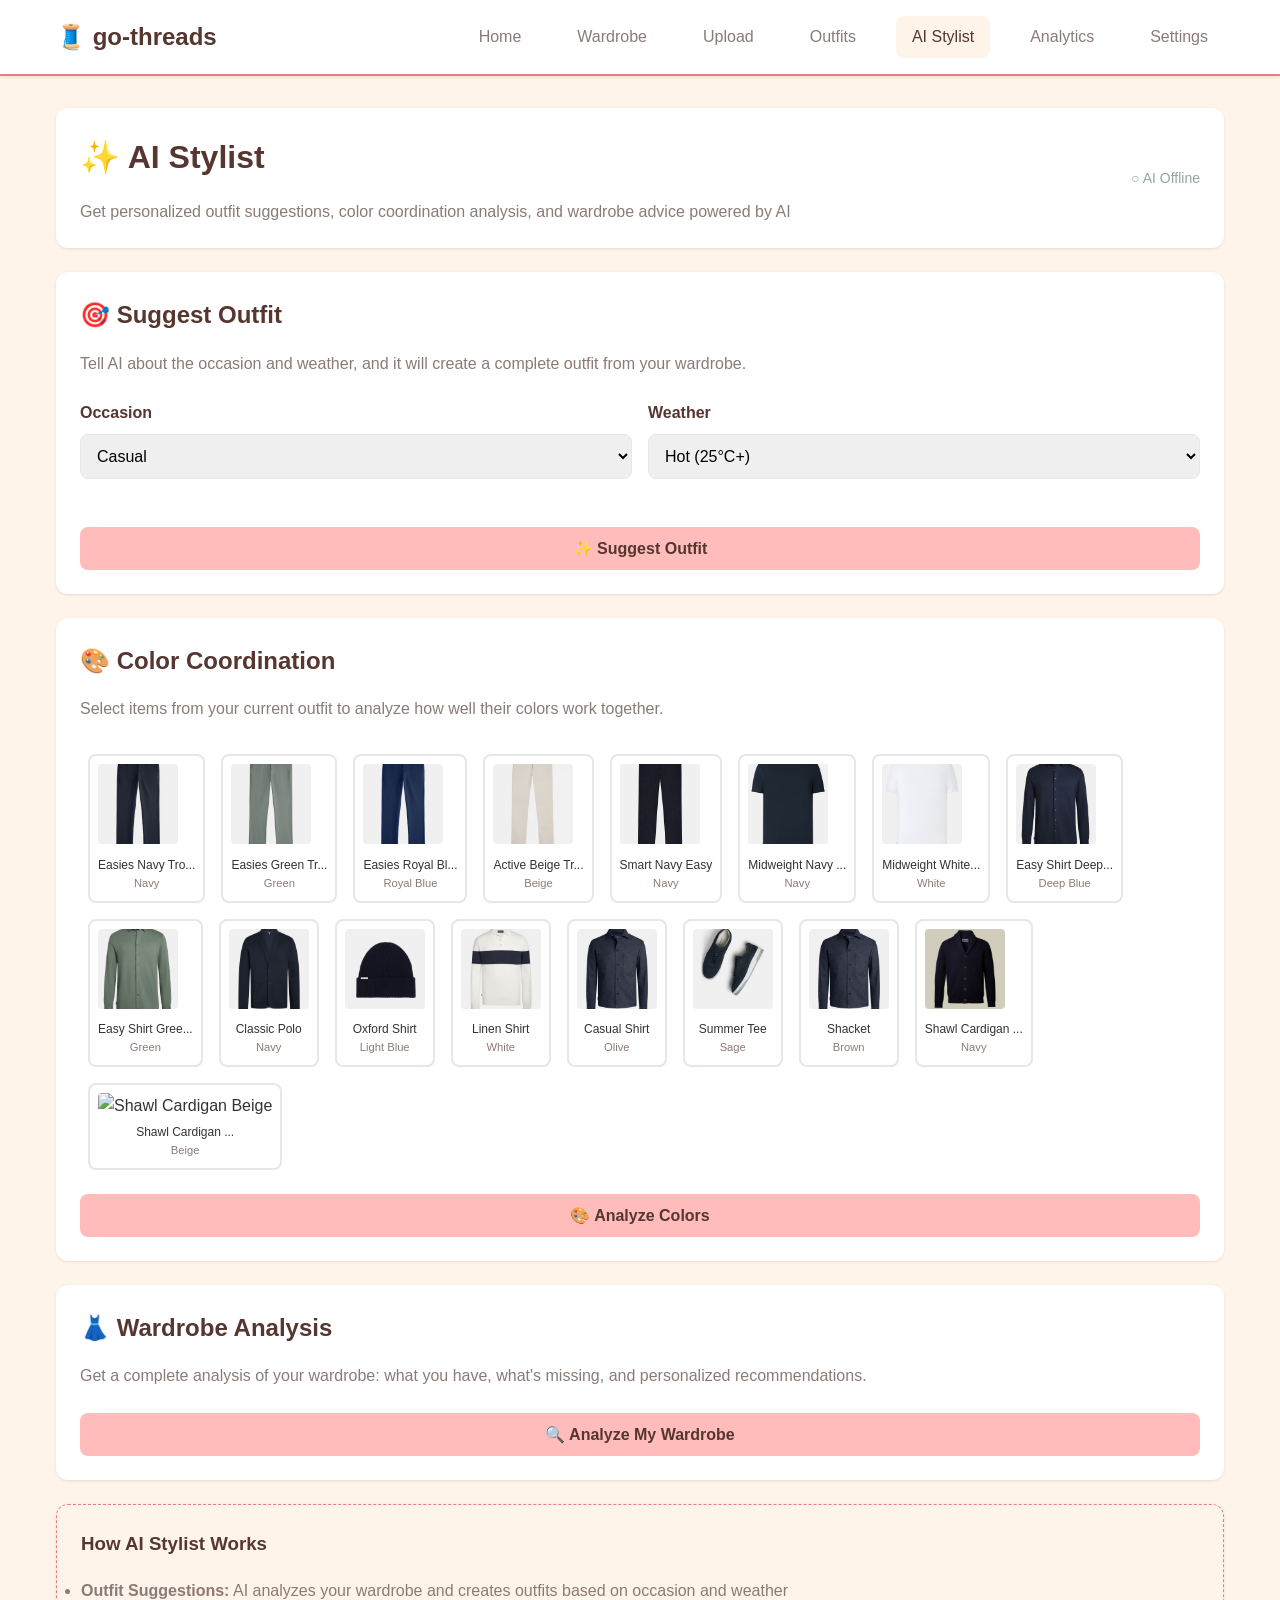
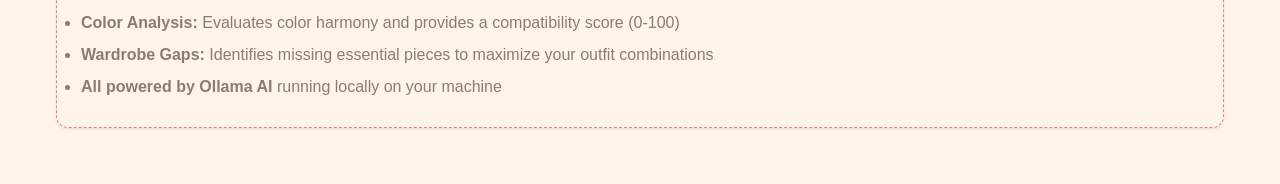
==== mockups/ai-stylist.html @ 8804fc09 "work" ====
<!DOCTYPE html>
<html lang="en">
<head>
  <meta charset="UTF-8">
  <meta name="viewport" content="width=device-width, initial-scale=1.0">
  <title>AI Stylist - go-threads</title>
  <link rel="stylesheet" href="css/style.css">
</head>
<body>
  <header>
    <div class="container header-content">
      <a href="index.html" class="logo">🧵 go-threads</a>
      <nav>
        <a href="index.html">Home</a>
        <a href="wardrobe.html">Wardrobe</a>
        <a href="upload.html">Upload</a>
        <a href="outfits.html">Outfits</a>
        <a href="ai-stylist.html" class="active">AI Stylist</a>
        <a href="analytics.html">Analytics</a>
        <a href="settings.html">Settings</a>
      </nav>
    </div>
  </header>

  <main>
    <div class="container">
      <div class="card">
        <div style="display: flex; justify-content: space-between; align-items: center; flex-wrap: wrap; gap: 1rem;">
          <div>
            <h1>✨ AI Stylist</h1>
            <p style="color: var(--text-neutral); margin-top: 0.5rem;">
              Get personalized outfit suggestions, color coordination analysis, and wardrobe advice powered by AI
            </p>
          </div>
          <div id="ai-status" style="font-size: 0.875rem;">
            <span style="color: #95a5a6;">○ Checking AI...</span>
          </div>
        </div>
      </div>

      <!-- Suggest Outfit -->
      <div class="card">
        <h2>🎯 Suggest Outfit</h2>
        <p style="color: var(--text-neutral); margin-bottom: 1.5rem;">
          Tell AI about the occasion and weather, and it will create a complete outfit from your wardrobe.
        </p>

        <div style="display: grid; grid-template-columns: repeat(auto-fit, minmax(200px, 1fr)); gap: 1rem; margin-bottom: 1.5rem;">
          <div class="form-group">
            <label>Occasion</label>
            <select id="occasion-select">
              <option value="casual">Casual</option>
              <option value="formal">Formal</option>
              <option value="business">Business/Work</option>
              <option value="sporty">Sporty/Athletic</option>
              <option value="date">Date Night</option>
              <option value="party">Party/Event</option>
            </select>
          </div>

          <div class="form-group">
            <label>Weather</label>
            <select id="weather-select">
              <option value="hot">Hot (25°C+)</option>
              <option value="warm">Warm (20-25°C)</option>
              <option value="mild">Mild (15-20°C)</option>
              <option value="cool">Cool (10-15°C)</option>
              <option value="cold">Cold (<10°C)</option>
              <option value="rainy">Rainy</option>
            </select>
          </div>
        </div>

        <button id="suggest-outfit-btn" class="btn btn-primary" style="width: 100%;">
          ✨ Suggest Outfit
        </button>

        <div id="outfit-suggestion-result" style="display: none; margin-top: 1.5rem; padding: 1.5rem; background: var(--warm-bg); border-radius: 0.5rem;"></div>
      </div>

      <!-- Color Coordination -->
      <div class="card">
        <h2>🎨 Color Coordination</h2>
        <p style="color: var(--text-neutral); margin-bottom: 1.5rem;">
          Select items from your current outfit to analyze how well their colors work together.
        </p>

        <div id="color-match-items" class="item-selector" style="margin-bottom: 1rem;"></div>

        <button id="analyze-colors-btn" class="btn btn-primary" style="width: 100%;" disabled>
          🎨 Analyze Colors
        </button>

        <div id="color-match-result" style="display: none; margin-top: 1.5rem; padding: 1.5rem; background: var(--warm-bg); border-radius: 0.5rem;"></div>
      </div>

      <!-- Wardrobe Analysis -->
      <div class="card">
        <h2>👗 Wardrobe Analysis</h2>
        <p style="color: var(--text-neutral); margin-bottom: 1.5rem;">
          Get a complete analysis of your wardrobe: what you have, what's missing, and personalized recommendations.
        </p>

        <button id="analyze-wardrobe-btn" class="btn btn-primary" style="width: 100%;">
          🔍 Analyze My Wardrobe
        </button>

        <div id="wardrobe-analysis-result" style="display: none; margin-top: 1.5rem;"></div>
      </div>

      <!-- How It Works -->
      <div class="card" style="background: var(--warm-bg); border: 1px dashed var(--primary);">
        <h3>How AI Stylist Works</h3>
        <ul style="line-height: 2; color: var(--text-neutral);">
          <li><strong>Outfit Suggestions:</strong> AI analyzes your wardrobe and creates outfits based on occasion and weather</li>
          <li><strong>Color Analysis:</strong> Evaluates color harmony and provides a compatibility score (0-100)</li>
          <li><strong>Wardrobe Gaps:</strong> Identifies missing essential pieces to maximize your outfit combinations</li>
          <li><strong>All powered by Ollama AI</strong> running locally on your machine</li>
        </ul>
      </div>
    </div>
  </main>

  <div id="toast" class="toast"></div>

  <script src="js/app.js"></script>
  <script>
    // Initialize AI Stylist page
    document.addEventListener('DOMContentLoaded', () => {
      checkAIStatus();
      initAIStylist();
    });
  </script>
</body>
</html>
---- mockups/css/style.css ----
/* Throwaway mockup styles - Using Catppuccin-inspired palette */

:root {
  --primary: #E8807B;
  --primary-light: #FFBCBA;
  --primary-hover: #D96B66;
  --primary-active: #C85A55;
  --warm-bg: #FFF4E9;
  --card-bg: #FFFFFF;
  --text-primary: #553630;
  --text-base: #333333;
  --text-neutral: #8b7b76;
  --border: #e5e7eb;
  --shadow: 0 1px 3px rgba(0, 0, 0, 0.1);
}

* {
  margin: 0;
  padding: 0;
  box-sizing: border-box;
}

body {
  font-family: -apple-system, BlinkMacSystemFont, 'Segoe UI', Roboto, sans-serif;
  background: var(--warm-bg);
  color: var(--text-base);
  line-height: 1.6;
}

.container {
  max-width: 1200px;
  margin: 0 auto;
  padding: 0 1rem;
}

/* Header */
header {
  background: white;
  border-bottom: 2px solid var(--primary);
  padding: 1rem 0;
  box-shadow: var(--shadow);
}

.header-content {
  display: flex;
  justify-content: space-between;
  align-items: center;
}

.logo {
  font-size: 1.5rem;
  font-weight: bold;
  color: var(--text-primary);
  text-decoration: none;
  display: flex;
  align-items: center;
  gap: 0.5rem;
}

nav {
  display: flex;
  gap: 1.5rem;
}

nav a {
  color: var(--text-neutral);
  text-decoration: none;
  font-weight: 500;
  padding: 0.5rem 1rem;
  border-radius: 0.5rem;
  transition: all 0.2s;
}

nav a:hover,
nav a.active {
  color: var(--text-primary);
  background: var(--warm-bg);
}

/* Main content */
main {
  padding: 2rem 0;
  min-height: calc(100vh - 200px);
}

h1, h2, h3 {
  color: var(--text-primary);
  margin-bottom: 1rem;
}

/* Cards */
.card {
  background: var(--card-bg);
  border-radius: 0.75rem;
  padding: 1.5rem;
  box-shadow: var(--shadow);
  margin-bottom: 1.5rem;
}

/* Buttons */
.btn {
  display: inline-block;
  padding: 0.75rem 1.5rem;
  border-radius: 0.5rem;
  border: none;
  cursor: pointer;
  font-weight: 600;
  transition: all 0.2s;
  text-decoration: none;
  font-size: 1rem;
}

.btn-primary {
  background: var(--primary-light);
  color: var(--text-primary);
}

.btn-primary:hover {
  background: var(--primary-hover);
  transform: translateY(-1px);
}

.btn-secondary {
  background: var(--warm-bg);
  color: var(--text-base);
  border: 1px solid var(--border);
}

.btn-secondary:hover {
  background: #ffebd6;
}

/* Upload area */
.upload-area {
  border: 2px dashed var(--primary-light);
  border-radius: 0.75rem;
  padding: 3rem;
  text-align: center;
  background: var(--warm-bg);
  cursor: pointer;
  transition: all 0.2s;
}

.upload-area:hover {
  border-color: var(--primary);
  background: #fff7ed;
}

.upload-area input[type="file"] {
  display: none;
}

.upload-icon {
  font-size: 3rem;
  margin-bottom: 1rem;
}

/* Grid layouts */
.grid {
  display: grid;
  gap: 1.5rem;
}

.grid-2 {
  grid-template-columns: repeat(2, 1fr);
}

.grid-3 {
  grid-template-columns: repeat(3, 1fr);
}

.grid-4 {
  grid-template-columns: repeat(4, 1fr);
}

@media (max-width: 768px) {
  .grid-2, .grid-3, .grid-4 {
    grid-template-columns: 1fr;
  }
}

/* Item card */
.item-card {
  background: white;
  border-radius: 0.75rem;
  overflow: hidden;
  box-shadow: var(--shadow);
  transition: all 0.2s;
  cursor: pointer;
}

.item-card:hover {
  transform: translateY(-4px);
  box-shadow: 0 4px 6px rgba(0, 0, 0, 0.1);
}

.item-image {
  width: 100%;
  aspect-ratio: 1;
  object-fit: cover;
  background: var(--warm-bg);
}

.item-info {
  padding: 1rem;
}

.item-name {
  font-weight: 600;
  color: var(--text-primary);
  margin-bottom: 0.25rem;
}

.item-meta {
  color: var(--text-neutral);
  font-size: 0.875rem;
}

/* Outfit canvas */
.outfit-canvas {
  position: relative;
  width: 100%;
  height: 500px;
  background: white;
  background-size: contain;
  background-position: center;
  background-repeat: no-repeat;
  border: 2px solid var(--border);
  border-radius: 0.75rem;
  overflow: hidden;
}

.canvas-item {
  position: absolute;
  cursor: move;
  user-select: none;
  transition: box-shadow 0.2s;
}

.canvas-item:hover {
  box-shadow: 0 0 0 2px var(--primary);
}

.canvas-item img {
  max-width: 150px;
  max-height: 150px;
  pointer-events: none;
}

.canvas-item.selected {
  box-shadow: 0 0 0 3px var(--primary-active);
}

/* Item picker sidebar */
.item-picker {
  background: white;
  border-radius: 0.75rem;
  padding: 1rem;
  height: 500px;
  overflow-y: auto;
  box-shadow: var(--shadow);
}

.picker-item {
  display: flex;
  align-items: center;
  gap: 0.75rem;
  padding: 0.75rem;
  border-radius: 0.5rem;
  cursor: pointer;
  margin-bottom: 0.5rem;
  transition: all 0.2s;
}

.picker-item:hover {
  background: var(--warm-bg);
}

.picker-item img {
  width: 50px;
  height: 50px;
  object-fit: cover;
  border-radius: 0.5rem;
}

.picker-item-info {
  flex: 1;
}

.picker-item-name {
  font-weight: 600;
  color: var(--text-primary);
  font-size: 0.875rem;
}

.picker-item-category {
  color: var(--text-neutral);
  font-size: 0.75rem;
}

/* Form elements */
.form-group {
  margin-bottom: 1.5rem;
}

label {
  display: block;
  margin-bottom: 0.5rem;
  font-weight: 600;
  color: var(--text-primary);
}

input[type="text"],
input[type="number"],
select,
textarea {
  width: 100%;
  padding: 0.75rem;
  border: 1px solid var(--border);
  border-radius: 0.5rem;
  font-size: 1rem;
  font-family: inherit;
}

input:focus,
select:focus,
textarea:focus {
  outline: none;
  border-color: var(--primary);
  box-shadow: 0 0 0 3px rgba(255, 188, 186, 0.1);
}

/* Toast notifications */
.toast {
  position: fixed;
  bottom: 2rem;
  right: 2rem;
  background: var(--text-primary);
  color: white;
  padding: 1rem 1.5rem;
  border-radius: 0.5rem;
  box-shadow: 0 4px 6px rgba(0, 0, 0, 0.2);
  display: none;
  animation: slideIn 0.3s ease;
}

.toast.show {
  display: block;
}

@keyframes slideIn {
  from {
    transform: translateY(100px);
    opacity: 0;
  }
  to {
    transform: translateY(0);
    opacity: 1;
  }
}

/* Stats */
.stats-grid {
  display: grid;
  grid-template-columns: repeat(auto-fit, minmax(200px, 1fr));
  gap: 1rem;
  margin-bottom: 2rem;
}

.stat-card {
  background: white;
  padding: 1.5rem;
  border-radius: 0.75rem;
  box-shadow: var(--shadow);
  text-align: center;
}

.stat-value {
  font-size: 2rem;
  font-weight: bold;
  color: var(--primary);
}

.stat-label {
  color: var(--text-neutral);
  font-size: 0.875rem;
  margin-top: 0.5rem;
}

/* Toolbar */
.toolbar {
  display: flex;
  justify-content: space-between;
  align-items: center;
  margin-bottom: 1.5rem;
}

.toolbar-actions {
  display: flex;
  gap: 0.75rem;
}

/* Modal */
.modal-overlay {
  position: fixed;
  inset: 0;
  background: rgba(0, 0, 0, 0.5);
  display: flex;
  align-items: center;
  justify-content: center;
  z-index: 1000;
  animation: fadeIn 0.2s ease;
}

.modal {
  background: white;
  border-radius: 1rem;
  max-width: 500px;
  width: 90%;
  max-height: 90vh;
  overflow-y: auto;
  animation: slideUp 0.3s ease;
}

.modal-header {
  display: flex;
  justify-content: space-between;
  align-items: center;
  padding: 1.5rem;
  border-bottom: 1px solid var(--border);
}

.modal-header h2 {
  margin: 0;
}

.modal-close {
  background: none;
  border: none;
  font-size: 1.5rem;
  cursor: pointer;
  color: var(--text-neutral);
}

.modal-body {
  padding: 1.5rem;
}

.modal-actions {
  display: flex;
  gap: 1rem;
  justify-content: flex-end;
  padding: 1.5rem;
  border-top: 1px solid var(--border);
}

@keyframes fadeIn {
  from { opacity: 0; }
  to { opacity: 1; }
}

@keyframes slideUp {
  from { transform: translateY(20px); opacity: 0; }
  to { transform: translateY(0); opacity: 1; }
}

/* Spinner */
.spinner {
  width: 40px;
  height: 40px;
  border: 4px solid var(--border);
  border-top-color: var(--primary);
  border-radius: 50%;
  animation: spin 1s linear infinite;
  margin: 0 auto;
}

@keyframes spin {
  to { transform: rotate(360deg); }
}

/* Progress bar */
.progress-bar {
  width: 100%;
  height: 8px;
  background: var(--border);
  border-radius: 4px;
  overflow: hidden;
}

.progress-fill {
  height: 100%;
  background: var(--primary);
  width: 0%;
  transition: width 0.1s ease;
}

/* Upload drag over */
.upload-area.drag-over {
  border-color: var(--primary-active);
  background: #fff7ed;
}

/* Item stats */
.item-stats {
  display: flex;
  gap: 1rem;
  margin-top: 0.5rem;
  font-size: 0.75rem;
  color: var(--text-neutral);
}

/* Picker tabs */
.picker-tabs {
  display: flex;
  flex-wrap: wrap;
  gap: 0.5rem;
  padding: 0.5rem;
  border-bottom: 1px solid var(--border);
  margin-bottom: 0.5rem;
}

.picker-tab {
  padding: 0.5rem 0.75rem;
  border: none;
  background: none;
  cursor: pointer;
  border-radius: 0.5rem;
  font-size: 0.75rem;
  color: var(--text-neutral);
  transition: all 0.2s;
}

.picker-tab:hover {
  background: var(--warm-bg);
}

.picker-tab.active {
  background: var(--primary-light);
  color: var(--text-primary);
}

/* Picker item status */
.picker-item-status {
  font-size: 1.25rem;
  color: var(--text-neutral);
}

.picker-item.in-outfit {
  background: var(--warm-bg);
  border: 2px solid var(--primary-light);
}

.picker-item.in-outfit .picker-item-status {
  color: var(--primary-active);
}

/* Canvas item controls */
.canvas-item-controls {
  position: absolute;
  top: -30px;
  left: 50%;
  transform: translateX(-50%);
  display: none;
  gap: 0.25rem;
  background: white;
  padding: 0.25rem;
  border-radius: 0.5rem;
  box-shadow: 0 2px 8px rgba(0, 0, 0, 0.15);
}

.canvas-item.selected .canvas-item-controls,
.canvas-item:hover .canvas-item-controls {
  display: flex;
}

.canvas-item-controls button {
  width: 24px;
  height: 24px;
  border: none;
  background: var(--warm-bg);
  border-radius: 0.25rem;
  cursor: pointer;
  font-size: 0.875rem;
  display: flex;
  align-items: center;
  justify-content: center;
}

.canvas-item-controls button:hover {
  background: var(--primary-light);
}

/* Outfit card */
.outfit-card {
  background: white;
  border-radius: 0.75rem;
  overflow: hidden;
  box-shadow: var(--shadow);
  cursor: pointer;
  transition: all 0.2s;
}

.outfit-card:hover {
  transform: translateY(-4px);
  box-shadow: 0 4px 12px rgba(0, 0, 0, 0.15);
}

.outfit-preview {
  position: relative;
  height: 200px;
  background: var(--warm-bg);
}

.outfit-info {
  padding: 1rem;
}

.outfit-info h3 {
  margin: 0 0 0.5rem 0;
  color: var(--text-primary);
}

.outfit-meta {
  font-size: 0.875rem;
  color: var(--text-neutral);
  margin-bottom: 0.5rem;
}

.outfit-rating {
  color: #FFD700;
  font-size: 0.875rem;
}

.outfit-rating span {
  color: var(--text-neutral);
  margin-left: 0.5rem;
}

.create-outfit-card {
  display: flex;
  flex-direction: column;
  align-items: center;
  justify-content: center;
  min-height: 280px;
  border: 2px dashed var(--primary-light);
  background: transparent;
}

.create-outfit-icon {
  font-size: 4rem;
  color: var(--primary);
  line-height: 1;
}

.create-outfit-card p {
  color: var(--primary-active);
  font-weight: 600;
  margin-top: 1rem;
}

/* Toast types */
.toast.success {
  background: #27AE60;
}

.toast.error {
  background: #E74C3C;
}

.toast.info {
  background: var(--text-primary);
}
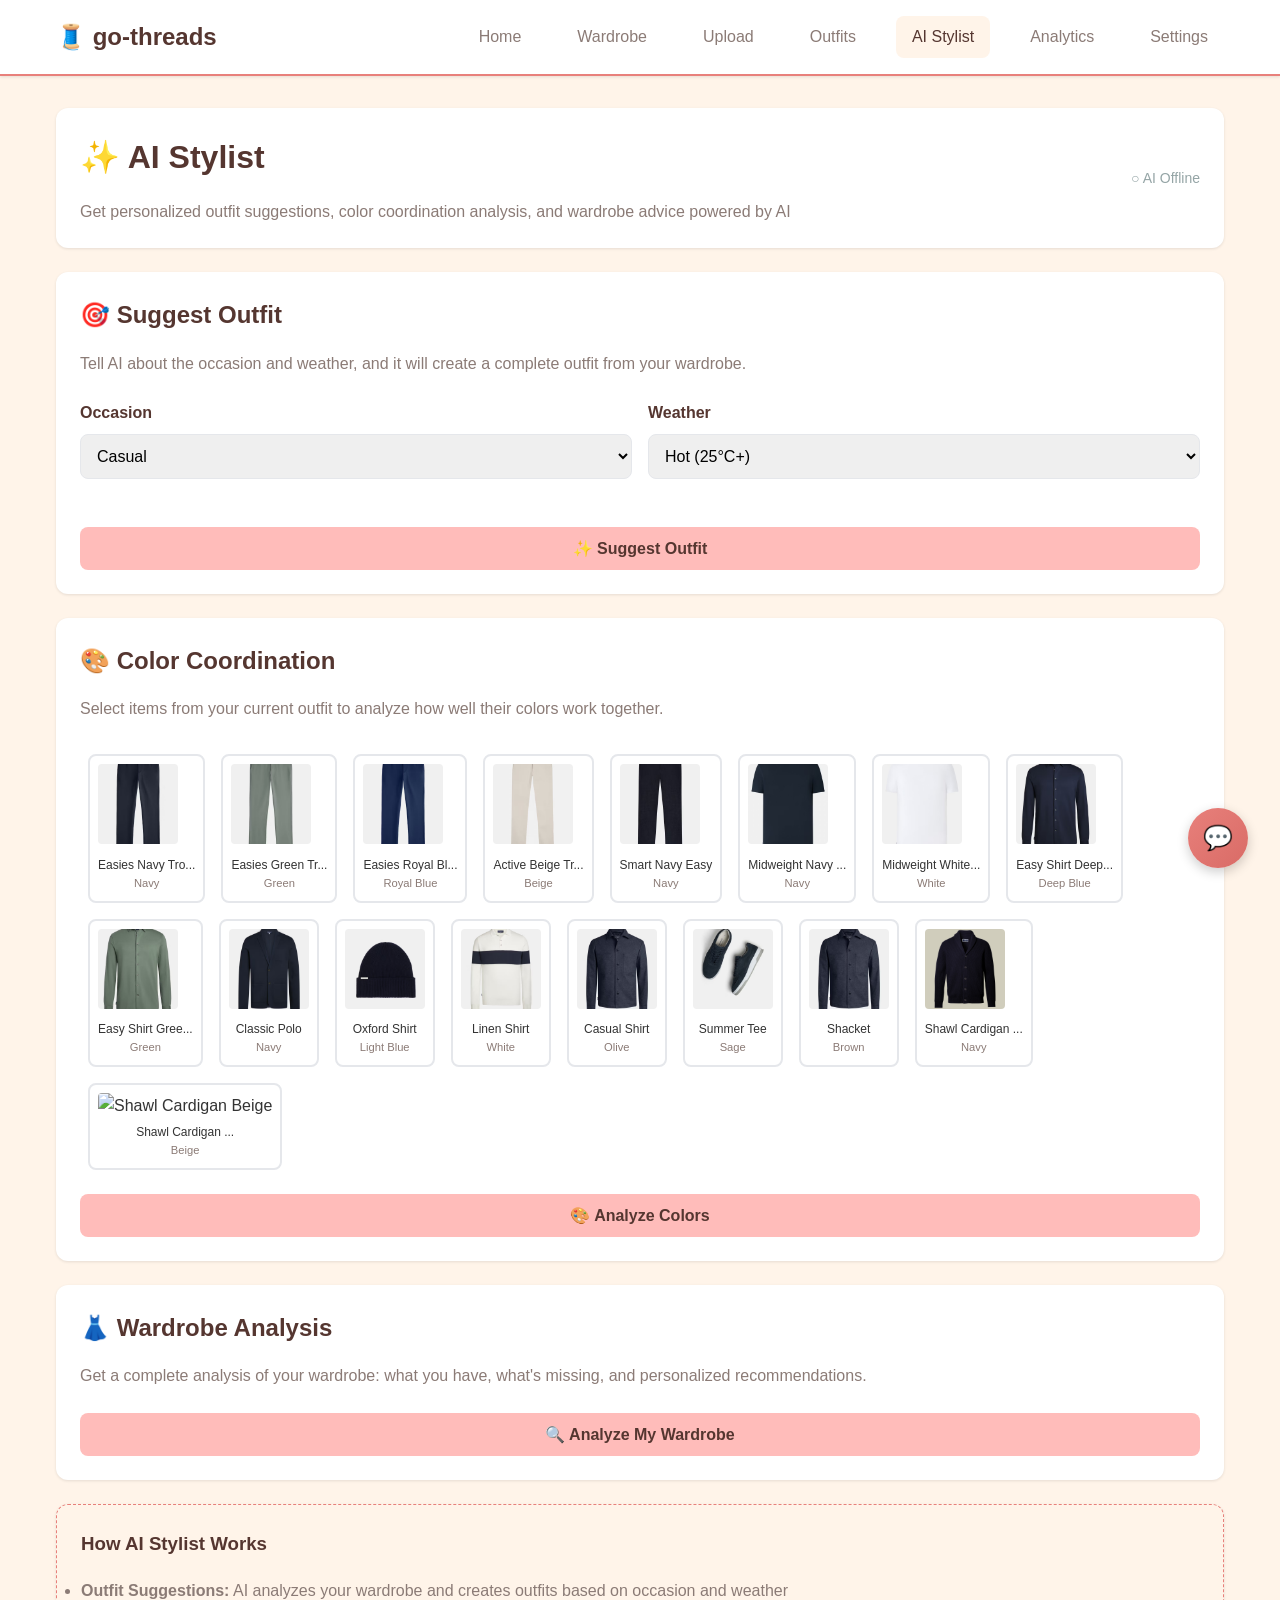
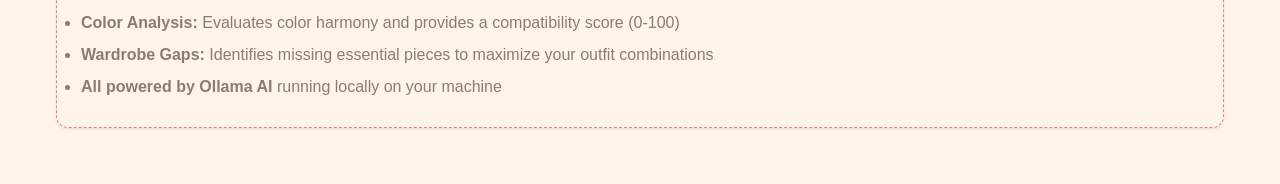
==== commit 8a66cc30: "work" ====
--- a/mockups/ai-stylist.html
+++ b/mockups/ai-stylist.html
@@ -123,12 +123,32 @@
 
   <div id="toast" class="toast"></div>
 
+  <!-- Chat Widget -->
+  <button id="chat-btn" title="Chat with AI">💬</button>
+  <div id="chat-widget">
+    <div id="chat-header">
+      <h3 style="margin: 0; font-size: 1rem;">AI Outfit Assistant</h3>
+      <button id="chat-close">&times;</button>
+    </div>
+    <div id="chat-messages">
+      <div class="chat-message ai-message">
+        Hi! I can help you with outfit suggestions and style advice. What would you like to create today?
+      </div>
+    </div>
+    <div id="chat-input-container">
+      <button class="voice-input-btn" onclick="startVoiceInput()" title="Voice input">🎤</button>
+      <input type="text" id="chat-input" placeholder="Ask me anything... or use voice 🎤">
+      <button id="chat-send-btn">Send</button>
+    </div>
+  </div>
+
   <script src="js/app.js"></script>
   <script>
     // Initialize AI Stylist page
     document.addEventListener('DOMContentLoaded', () => {
       checkAIStatus();
       initAIStylist();
+      initChat();
     });
   </script>
 </body>
--- a/mockups/css/style.css
+++ b/mockups/css/style.css
@@ -671,3 +671,194 @@
 .toast.info {
   background: var(--text-primary);
 }
+
+/* Chat Widget */
+#chat-btn {
+  position: fixed;
+  bottom: 2rem;
+  right: 2rem;
+  width: 60px;
+  height: 60px;
+  border-radius: 50%;
+  background: linear-gradient(135deg, var(--primary) 0%, var(--primary-hover) 100%);
+  color: white;
+  border: none;
+  font-size: 1.5rem;
+  cursor: pointer;
+  box-shadow: 0 4px 12px rgba(0, 0, 0, 0.2);
+  z-index: 1000;
+  transition: transform 0.2s;
+}
+
+#chat-btn:hover {
+  transform: scale(1.1);
+}
+
+#chat-widget {
+  position: fixed;
+  bottom: 2rem;
+  right: 2rem;
+  width: 400px;
+  height: 500px;
+  background: white;
+  border-radius: 1rem;
+  box-shadow: 0 8px 24px rgba(0, 0, 0, 0.2);
+  display: none;
+  flex-direction: column;
+  z-index: 1001;
+  overflow: hidden;
+}
+
+#chat-header {
+  background: linear-gradient(135deg, var(--primary) 0%, var(--primary-hover) 100%);
+  color: white;
+  padding: 1rem;
+  display: flex;
+  justify-content: space-between;
+  align-items: center;
+}
+
+#chat-close {
+  background: none;
+  border: none;
+  color: white;
+  font-size: 1.5rem;
+  cursor: pointer;
+  padding: 0;
+  width: 30px;
+  height: 30px;
+  display: flex;
+  align-items: center;
+  justify-content: center;
+}
+
+#chat-messages {
+  flex: 1;
+  padding: 1rem;
+  overflow-y: auto;
+  display: flex;
+  flex-direction: column;
+  gap: 0.75rem;
+}
+
+.chat-message {
+  padding: 0.75rem 1rem;
+  border-radius: 1rem;
+  max-width: 80%;
+  word-wrap: break-word;
+  line-height: 1.4;
+}
+
+.user-message {
+  background: var(--primary);
+  color: white;
+  align-self: flex-end;
+  margin-left: auto;
+}
+
+.ai-message {
+  background: var(--warm-bg);
+  color: var(--text-base);
+  align-self: flex-start;
+}
+
+#chat-input-container {
+  padding: 1rem;
+  border-top: 1px solid var(--border);
+  display: flex;
+  gap: 0.5rem;
+}
+
+#chat-input {
+  flex: 1;
+  padding: 0.75rem;
+  border: 1px solid var(--border);
+  border-radius: 0.5rem;
+  font-size: 0.875rem;
+}
+
+#chat-send-btn {
+  background: var(--primary);
+  color: white;
+  border: none;
+  padding: 0.75rem 1.5rem;
+  border-radius: 0.5rem;
+  cursor: pointer;
+  font-size: 0.875rem;
+  font-weight: 600;
+}
+
+#chat-send-btn:hover {
+  background: var(--primary-hover);
+}
+
+@media (max-width: 768px) {
+  #chat-widget {
+    width: calc(100vw - 2rem);
+    height: 70vh;
+    bottom: 1rem;
+    right: 1rem;
+  }
+
+  #chat-btn {
+    bottom: 1rem;
+    right: 1rem;
+  }
+}
+
+/* Voice Input Button */
+.voice-input-btn {
+  background: var(--primary);
+  color: white;
+  border: none;
+  padding: 0.75rem;
+  border-radius: 50%;
+  cursor: pointer;
+  font-size: 1.25rem;
+  transition: all 0.3s ease;
+  box-shadow: 0 2px 8px rgba(0, 0, 0, 0.1);
+  width: 48px;
+  height: 48px;
+  display: flex;
+  align-items: center;
+  justify-content: center;
+}
+
+.voice-input-btn:hover {
+  background: var(--primary-dark);
+  transform: scale(1.05);
+  box-shadow: 0 4px 12px rgba(0, 0, 0, 0.15);
+}
+
+.voice-input-btn.recording {
+  background: #E74C3C;
+  animation: pulse 1.5s ease-in-out infinite;
+}
+
+@keyframes pulse {
+  0%, 100% {
+    transform: scale(1);
+    opacity: 1;
+  }
+  50% {
+    transform: scale(1.1);
+    opacity: 0.8;
+  }
+}
+
+/* Voice button in chat */
+#chat-input-container .voice-input-btn {
+  width: 40px;
+  height: 40px;
+  font-size: 1rem;
+  padding: 0.5rem;
+}
+
+/* Floating voice button (global) */
+.floating-voice-btn {
+  position: fixed;
+  bottom: 100px;
+  right: 2rem;
+  z-index: 999;
+}
+
